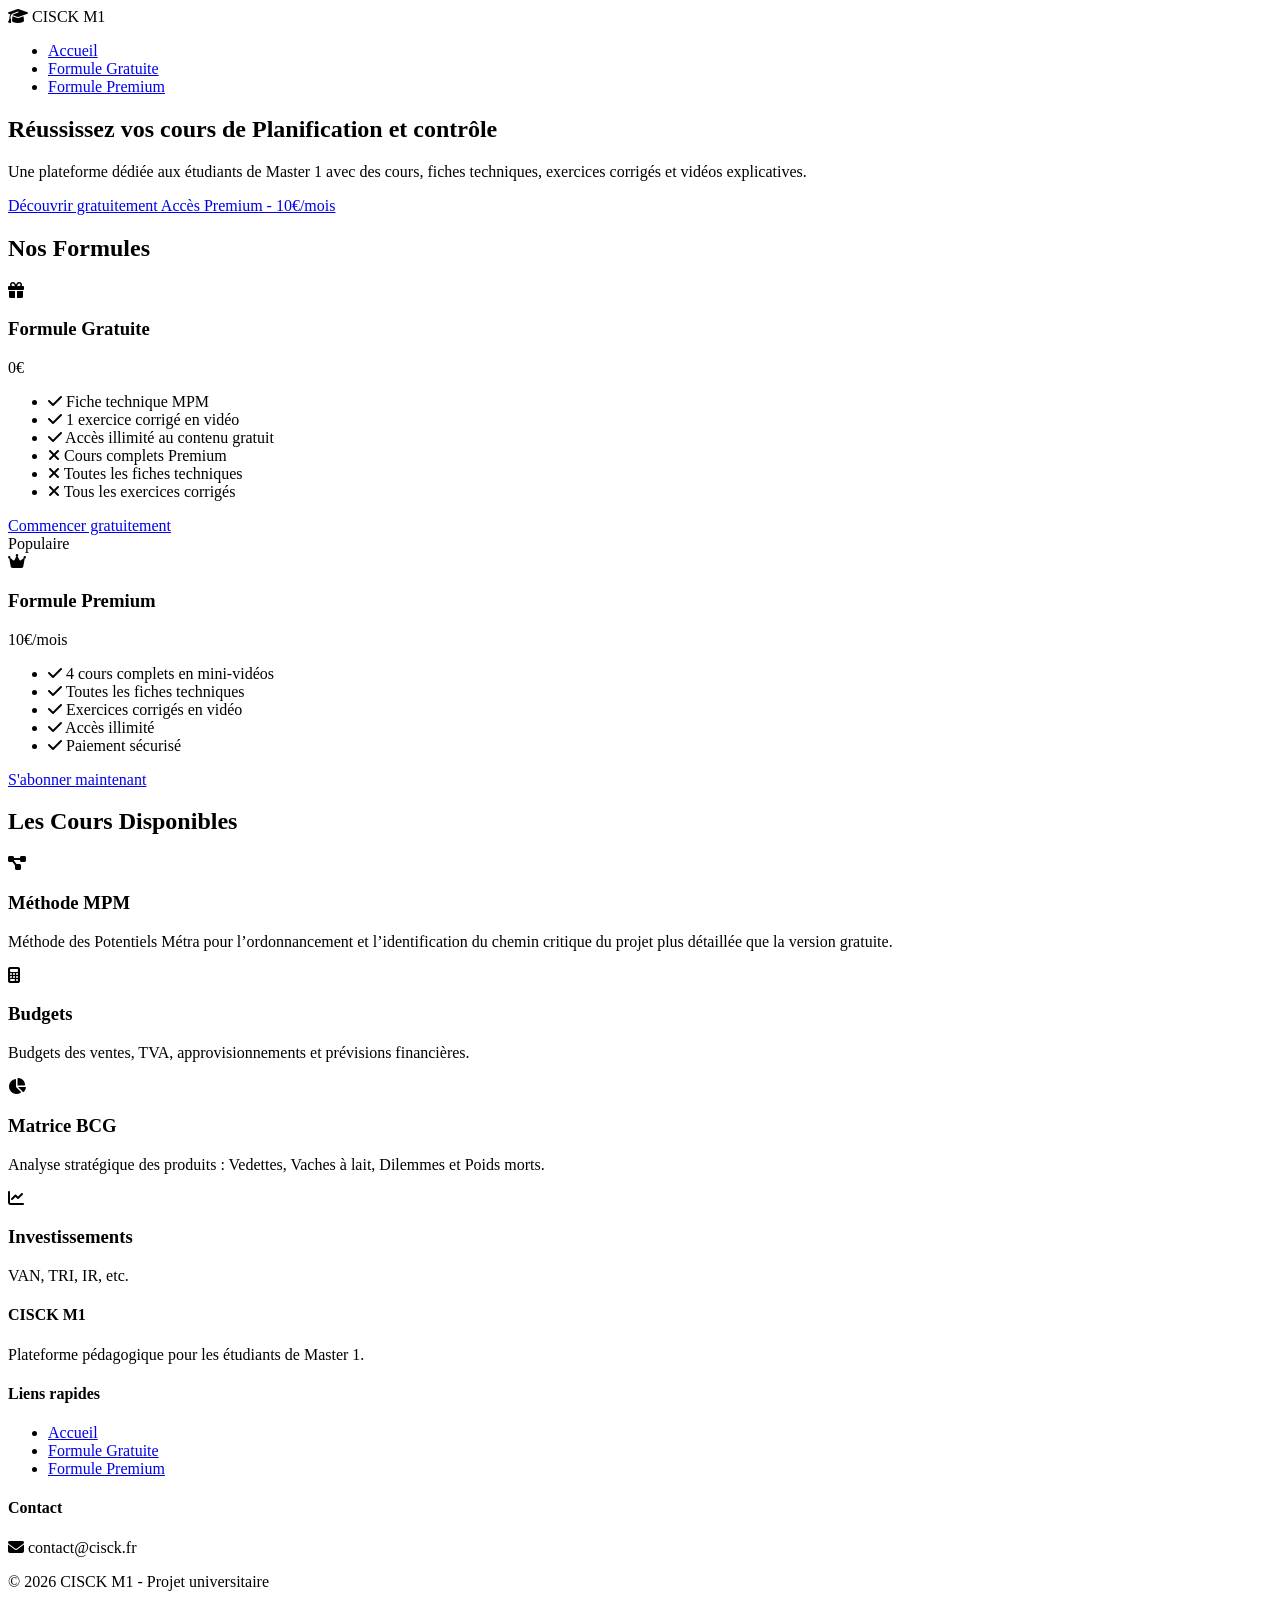
==== index.html @ 4eae2f35 "Add files via upload Premier commit" ====
<!DOCTYPE html>
<html lang="fr">
<head>
    <meta charset="UTF-8">
    <meta name="viewport" content="width=device-width, initial-scale=1.0">
    <title>CISCK M1</title>
    <link rel="stylesheet" href="css/style.css">
    <link rel="stylesheet" href="https://cdnjs.cloudflare.com/ajax/libs/font-awesome/6.4.0/css/all.min.css">
</head>
<body>
    <!-- ===== Header ===== -->
    <header>
        <nav class="navbar">
            <div class="logo">
                <i class="fas fa-graduation-cap"></i>
                <span>CISCK M1</span>
            </div>

            <ul class="nav-links">
                <li><a href="index.html" class="active">Accueil</a></li>
                <li><a href="pages/gratuit.html">Formule Gratuite</a></li>
                <li><a href="pages/premium.html">Formule Premium</a></li>
            </ul>

            <div class="hamburger">
                <span></span>
                <span></span>
                <span></span>
            </div>
        </nav>
    </header>

    <!-- ===== Main ===== -->
    <main>
        <!-- Hero -->
        <section class="hero">
            <div class="hero-content">
                <h1>
                    Réussissez vos cours de
                    <span class="highlight">Planification et contrôle</span>
                </h1>

                <p>
                    Une plateforme dédiée aux étudiants de Master 1 avec des cours,
                    fiches techniques, exercices corrigés et vidéos explicatives.
                </p>

                <div class="hero-buttons">
                    <a href="pages/gratuit.html" class="btn btn-secondary">
                        Découvrir gratuitement
                    </a>

                    <a href="pages/premium.html" class="btn btn-primary">
                        Accès Premium - 10€/mois
                    </a>
                </div>
            </div>
        </section>

        <!-- Formules -->
        <section class="formules" id="formules">
            <h2>Nos Formules</h2>

            <div class="cards-container">

                <!-- Formule gratuite -->
                <div class="card card-free">
                    <div class="card-header">
                        <i class="fas fa-gift"></i>
                        <h3>Formule Gratuite</h3>
                        <p class="price">0€</p>
                    </div>

                    <div class="card-body">
                        <ul>
                            <li><i class="fas fa-check"></i> Fiche technique MPM</li>
                            <li><i class="fas fa-check"></i> 1 exercice corrigé en vidéo</li>
                            <li><i class="fas fa-check"></i> Accès illimité au contenu gratuit</li>

                            <li class="disabled">
                                <i class="fas fa-times"></i>
                                Cours complets Premium
                            </li>
                            <li class="disabled">
                                <i class="fas fa-times"></i>
                                Toutes les fiches techniques
                            </li>
                            <li class="disabled">
                                <i class="fas fa-times"></i>
                                Tous les exercices corrigés
                            </li>
                        </ul>
                    </div>

                    <div class="card-footer">
                        <a href="pages/gratuit.html" class="btn btn-outline">
                            Commencer gratuitement
                        </a>
                    </div>
                </div>

                <!-- Formule Premium -->
                <div class="card card-premium">
                    <div class="badge">Populaire</div>

                    <div class="card-header">
                        <i class="fas fa-crown"></i>
                        <h3>Formule Premium</h3>
                        <p class="price">10€<span>/mois</span></p>
                    </div>

                    <div class="card-body">
                        <ul>
                            <li><i class="fas fa-check"></i> 4 cours complets en mini-vidéos</li>
                            <li><i class="fas fa-check"></i> Toutes les fiches techniques</li>
                            <li><i class="fas fa-check"></i> Exercices corrigés en vidéo</li>
                            <li><i class="fas fa-check"></i> Accès illimité</li>
                            <li><i class="fas fa-check"></i> Paiement sécurisé</li>
                        </ul>
                    </div>

                    <div class="card-footer">
                        <a href="pages/premium.html" class="btn btn-primary">
                            S'abonner maintenant
                        </a>
                    </div>
                </div>
            </div>
        </section>

        <!-- Aperçu des cours -->
        <section class="cours-preview">
            <h2>Les Cours Disponibles</h2>

            <div class="cours-grid">

                <!-- MPM -->
                <div class="cours-item">
                    <div class="cours-icon">
                        <i class="fas fa-project-diagram"></i>
                    </div>
                    <h3>Méthode MPM</h3>
                    <p>
                        Méthode des Potentiels Métra pour l’ordonnancement et
                        l’identification du chemin critique du projet plus détaillée que la version gratuite.
                    </p>
                </div>

                <!-- Budgets -->
                <div class="cours-item">
                    <div class="cours-icon">
                        <i class="fas fa-calculator"></i>
                    </div>
                    <h3>Budgets</h3>
                    <p>
                        Budgets des ventes, TVA, approvisionnements et
                        prévisions financières.
                    </p>
                </div>

                <!-- Matrice BCG -->
                <div class="cours-item">
                    <div class="cours-icon">
                        <i class="fas fa-chart-pie"></i>
                    </div>
                    <h3>Matrice BCG</h3>
                    <p>
                        Analyse stratégique des produits :
                        Vedettes, Vaches à lait, Dilemmes et Poids morts.
                    </p>
                </div>

                <!-- Ecarts -->
                <div class="cours-item">
                    <div class="cours-icon">
                        <i class="fas fa-chart-line"></i>
                    </div>
                    <h3>Investissements</h3>
                    <p>
                        VAN, TRI, IR, etc.
                    </p>
                </div>

            </div>
        </section>
    </main>

    <!-- ===== Footer ===== -->
    <footer>
        <div class="footer-content">
            <div class="footer-section">
                <h4>CISCK M1</h4>
                <p>
                    Plateforme pédagogique pour les étudiants de Master 1.
                </p>
            </div>

            <div class="footer-section">
                <h4>Liens rapides</h4>
                <ul>
                    <li><a href="index.html">Accueil</a></li>
                    <li><a href="pages/gratuit.html">Formule Gratuite</a></li>
                    <li><a href="pages/premium.html">Formule Premium</a></li>
                </ul>
            </div>

            <div class="footer-section">
                <h4>Contact</h4>
                <p>
                    <i class="fas fa-envelope"></i>
                    contact@cisck.fr
                </p>
            </div>
        </div>

        <div class="footer-bottom">
            <p>&copy; 2026 CISCK M1 - Projet universitaire</p>
        </div>
    </footer>

    <script src="js/main.js"></script>
</body>
</html>
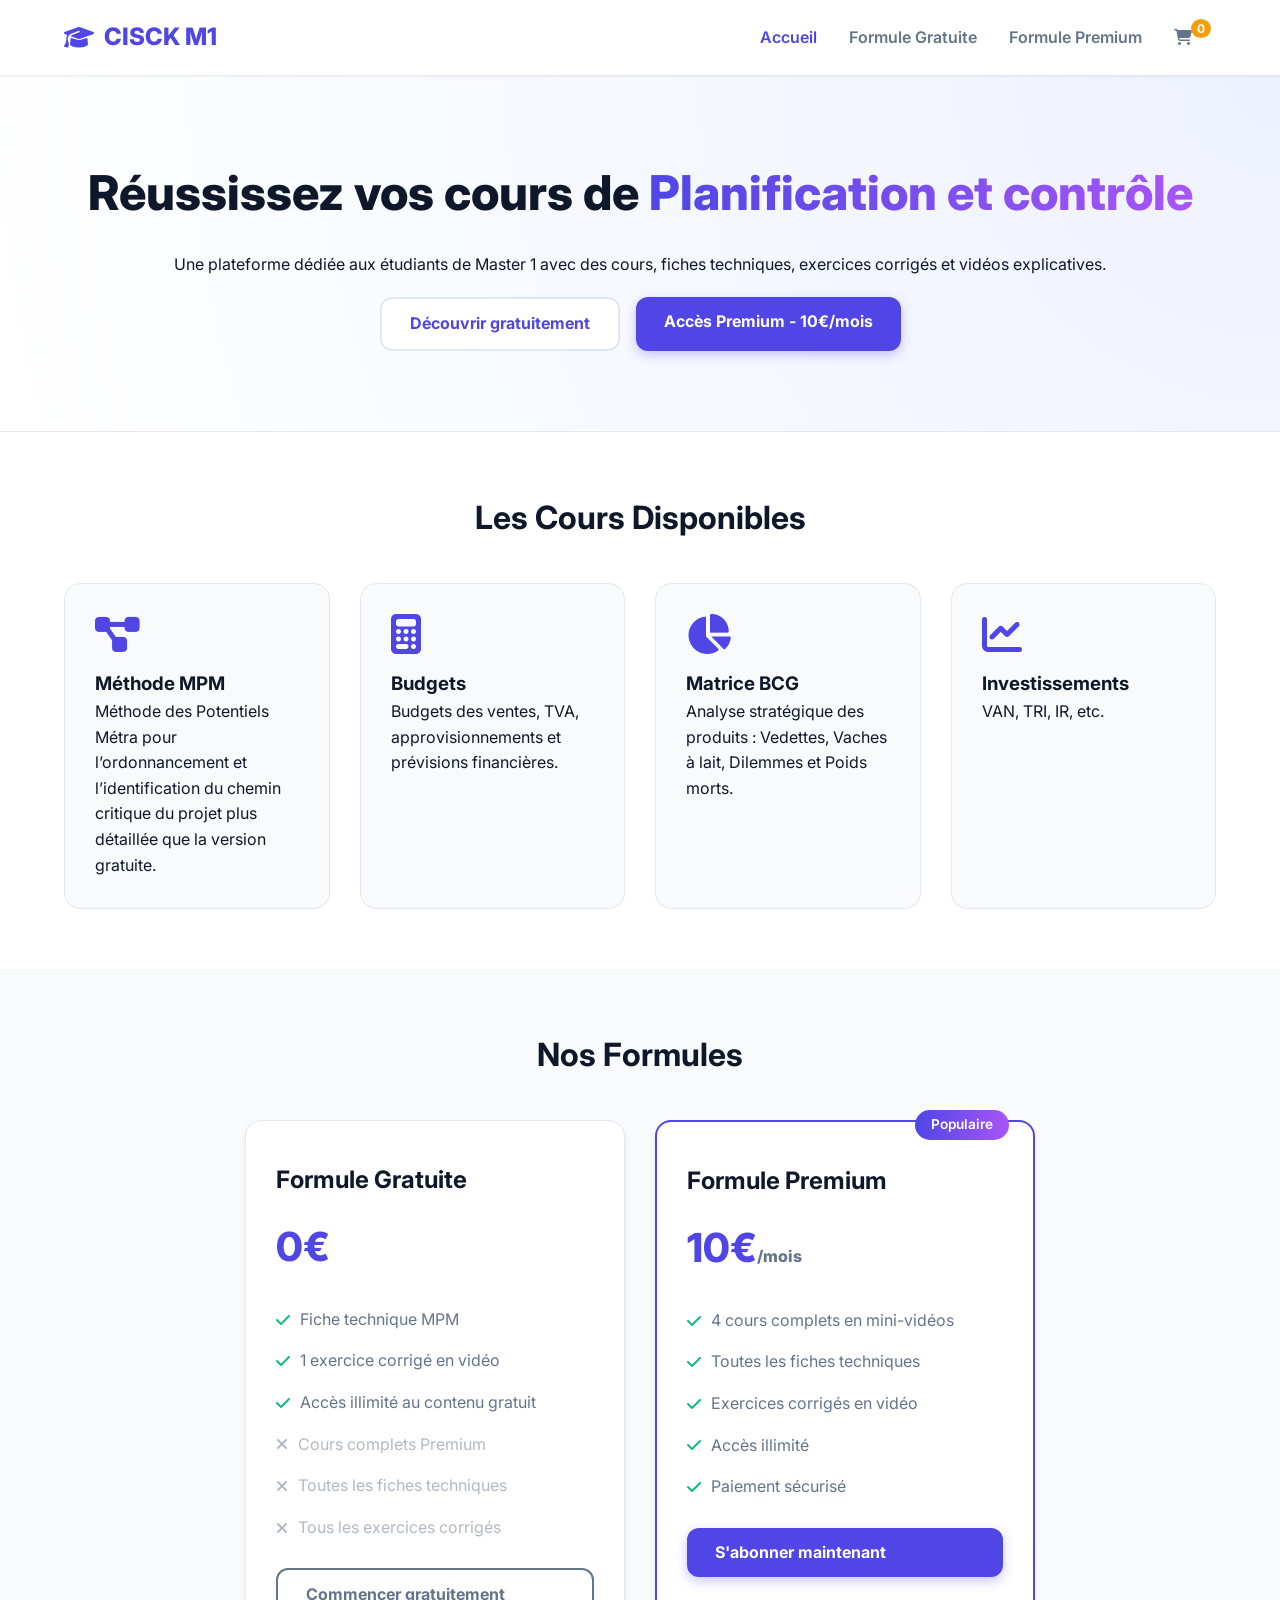
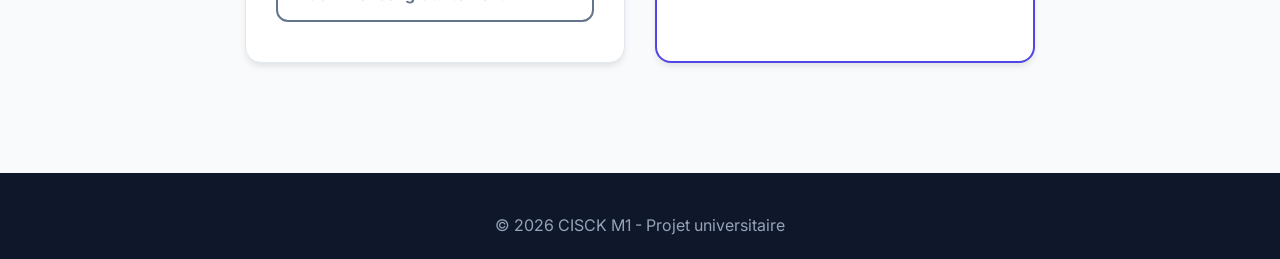
==== commit 1a655c25: "changement esthétiques et panier" ====
--- a/index.html
+++ b/index.html
@@ -1,223 +1,115 @@
-<!DOCTYPE html>
-<html lang="fr">
-<head>
-    <meta charset="UTF-8">
-    <meta name="viewport" content="width=device-width, initial-scale=1.0">
-    <title>CISCK M1</title>
-    <link rel="stylesheet" href="css/style.css">
-    <link rel="stylesheet" href="https://cdnjs.cloudflare.com/ajax/libs/font-awesome/6.4.0/css/all.min.css">
-</head>
-<body>
-    <!-- ===== Header ===== -->
-    <header>
-        <nav class="navbar">
-            <div class="logo">
-                <i class="fas fa-graduation-cap"></i>
-                <span>CISCK M1</span>
-            </div>
-
-            <ul class="nav-links">
-                <li><a href="index.html" class="active">Accueil</a></li>
-                <li><a href="pages/gratuit.html">Formule Gratuite</a></li>
-                <li><a href="pages/premium.html">Formule Premium</a></li>
-            </ul>
-
-            <div class="hamburger">
-                <span></span>
-                <span></span>
-                <span></span>
-            </div>
-        </nav>
-    </header>
-
-    <!-- ===== Main ===== -->
-    <main>
-        <!-- Hero -->
-        <section class="hero">
-            <div class="hero-content">
-                <h1>
-                    Réussissez vos cours de
-                    <span class="highlight">Planification et contrôle</span>
-                </h1>
-
-                <p>
-                    Une plateforme dédiée aux étudiants de Master 1 avec des cours,
-                    fiches techniques, exercices corrigés et vidéos explicatives.
-                </p>
-
-                <div class="hero-buttons">
-                    <a href="pages/gratuit.html" class="btn btn-secondary">
-                        Découvrir gratuitement
-                    </a>
-
-                    <a href="pages/premium.html" class="btn btn-primary">
-                        Accès Premium - 10€/mois
-                    </a>
-                </div>
-            </div>
-        </section>
-
-        <!-- Formules -->
-        <section class="formules" id="formules">
-            <h2>Nos Formules</h2>
-
-            <div class="cards-container">
-
-                <!-- Formule gratuite -->
-                <div class="card card-free">
-                    <div class="card-header">
-                        <i class="fas fa-gift"></i>
-                        <h3>Formule Gratuite</h3>
-                        <p class="price">0€</p>
-                    </div>
-
-                    <div class="card-body">
-                        <ul>
-                            <li><i class="fas fa-check"></i> Fiche technique MPM</li>
-                            <li><i class="fas fa-check"></i> 1 exercice corrigé en vidéo</li>
-                            <li><i class="fas fa-check"></i> Accès illimité au contenu gratuit</li>
-
-                            <li class="disabled">
-                                <i class="fas fa-times"></i>
-                                Cours complets Premium
-                            </li>
-                            <li class="disabled">
-                                <i class="fas fa-times"></i>
-                                Toutes les fiches techniques
-                            </li>
-                            <li class="disabled">
-                                <i class="fas fa-times"></i>
-                                Tous les exercices corrigés
-                            </li>
-                        </ul>
-                    </div>
-
-                    <div class="card-footer">
-                        <a href="pages/gratuit.html" class="btn btn-outline">
-                            Commencer gratuitement
-                        </a>
-                    </div>
-                </div>
-
-                <!-- Formule Premium -->
-                <div class="card card-premium">
-                    <div class="badge">Populaire</div>
-
-                    <div class="card-header">
-                        <i class="fas fa-crown"></i>
-                        <h3>Formule Premium</h3>
-                        <p class="price">10€<span>/mois</span></p>
-                    </div>
-
-                    <div class="card-body">
-                        <ul>
-                            <li><i class="fas fa-check"></i> 4 cours complets en mini-vidéos</li>
-                            <li><i class="fas fa-check"></i> Toutes les fiches techniques</li>
-                            <li><i class="fas fa-check"></i> Exercices corrigés en vidéo</li>
-                            <li><i class="fas fa-check"></i> Accès illimité</li>
-                            <li><i class="fas fa-check"></i> Paiement sécurisé</li>
-                        </ul>
-                    </div>
-
-                    <div class="card-footer">
-                        <a href="pages/premium.html" class="btn btn-primary">
-                            S'abonner maintenant
-                        </a>
-                    </div>
-                </div>
-            </div>
-        </section>
-
-        <!-- Aperçu des cours -->
-        <section class="cours-preview">
-            <h2>Les Cours Disponibles</h2>
-
-            <div class="cours-grid">
-
-                <!-- MPM -->
-                <div class="cours-item">
-                    <div class="cours-icon">
-                        <i class="fas fa-project-diagram"></i>
-                    </div>
-                    <h3>Méthode MPM</h3>
-                    <p>
-                        Méthode des Potentiels Métra pour l’ordonnancement et
-                        l’identification du chemin critique du projet plus détaillée que la version gratuite.
-                    </p>
-                </div>
-
-                <!-- Budgets -->
-                <div class="cours-item">
-                    <div class="cours-icon">
-                        <i class="fas fa-calculator"></i>
-                    </div>
-                    <h3>Budgets</h3>
-                    <p>
-                        Budgets des ventes, TVA, approvisionnements et
-                        prévisions financières.
-                    </p>
-                </div>
-
-                <!-- Matrice BCG -->
-                <div class="cours-item">
-                    <div class="cours-icon">
-                        <i class="fas fa-chart-pie"></i>
-                    </div>
-                    <h3>Matrice BCG</h3>
-                    <p>
-                        Analyse stratégique des produits :
-                        Vedettes, Vaches à lait, Dilemmes et Poids morts.
-                    </p>
-                </div>
-
-                <!-- Ecarts -->
-                <div class="cours-item">
-                    <div class="cours-icon">
-                        <i class="fas fa-chart-line"></i>
-                    </div>
-                    <h3>Investissements</h3>
-                    <p>
-                        VAN, TRI, IR, etc.
-                    </p>
-                </div>
-
-            </div>
-        </section>
-    </main>
-
-    <!-- ===== Footer ===== -->
-    <footer>
-        <div class="footer-content">
-            <div class="footer-section">
-                <h4>CISCK M1</h4>
-                <p>
-                    Plateforme pédagogique pour les étudiants de Master 1.
-                </p>
-            </div>
-
-            <div class="footer-section">
-                <h4>Liens rapides</h4>
-                <ul>
-                    <li><a href="index.html">Accueil</a></li>
-                    <li><a href="pages/gratuit.html">Formule Gratuite</a></li>
-                    <li><a href="pages/premium.html">Formule Premium</a></li>
-                </ul>
-            </div>
-
-            <div class="footer-section">
-                <h4>Contact</h4>
-                <p>
-                    <i class="fas fa-envelope"></i>
-                    contact@cisck.fr
-                </p>
-            </div>
-        </div>
-
-        <div class="footer-bottom">
-            <p>&copy; 2026 CISCK M1 - Projet universitaire</p>
-        </div>
-    </footer>
-
-    <script src="js/main.js"></script>
-</body>
+<!DOCTYPE html>
+<html lang="fr">
+<head>
+    <meta charset="UTF-8">
+    <meta name="viewport" content="width=device-width, initial-scale=1.0">
+    <title>CISCK M1</title>
+    <link rel="stylesheet" href="css/style.css">
+    <link rel="stylesheet" href="https://cdnjs.cloudflare.com/ajax/libs/font-awesome/6.4.0/css/all.min.css">
+</head>
+<body>
+    <header>
+        <nav class="navbar">
+            <div class="logo">
+                <i class="fas fa-graduation-cap"></i>
+                <span>CISCK M1</span>
+            </div>
+            <ul class="nav-links">
+                <li><a href="index.html" class="active">Accueil</a></li>
+                <li><a href="pages/gratuit.html">Formule Gratuite</a></li>
+                <li><a href="pages/premium.html">Formule Premium</a></li>
+                <li><a href="pages/panier.html" class="cart-link">
+                    <i class="fas fa-shopping-cart"></i> <span class="cart-count">0</span>
+                </a></li>
+            </ul>
+        </nav>
+    </header>
+
+    <main>
+        <section class="hero">
+            <div class="hero-content">
+                <h1>Réussissez vos cours de <span class="highlight">Planification et contrôle</span></h1>
+                <p>Une plateforme dédiée aux étudiants de Master 1 avec des cours, fiches techniques, exercices corrigés et vidéos explicatives.</p>
+                <div class="hero-buttons">
+                    <a href="pages/gratuit.html" class="btn btn-secondary">Découvrir gratuitement</a>
+                    <a href="pages/premium.html" class="btn btn-primary">Accès Premium - 10€/mois</a>
+                </div>
+            </div>
+        </section>
+
+        <section class="cours-preview">
+            <h2>Les Cours Disponibles</h2>
+            <div class="cours-grid">
+                <div class="cours-item">
+                    <i class="fas fa-project-diagram cours-icon"></i>
+                    <h3>Méthode MPM</h3>
+                    <p>Méthode des Potentiels Métra pour l’ordonnancement et l’identification du chemin critique du projet plus détaillée que la version gratuite.</p>
+                </div>
+                <div class="cours-item">
+                    <i class="fas fa-calculator cours-icon"></i>
+                    <h3>Budgets</h3>
+                    <p>Budgets des ventes, TVA, approvisionnements et prévisions financières.</p>
+                </div>
+                <div class="cours-item">
+                    <i class="fas fa-chart-pie cours-icon"></i>
+                    <h3>Matrice BCG</h3>
+                    <p>Analyse stratégique des produits : Vedettes, Vaches à lait, Dilemmes et Poids morts.</p>
+                </div>
+                <div class="cours-item">
+                    <i class="fas fa-chart-line cours-icon"></i>
+                    <h3>Investissements</h3>
+                    <p>VAN, TRI, IR, etc.</p>
+                </div>
+            </div>
+        </section>
+
+        <section class="formules" id="formules">
+            <h2>Nos Formules</h2>
+            <div class="cards-container">
+                <div class="card card-free">
+                    <div class="card-header">
+                        <h3>Formule Gratuite</h3>
+                        <p class="price">0€</p>
+                    </div>
+                    <div class="card-body">
+                        <ul>
+                            <li><i class="fas fa-check"></i> Fiche technique MPM</li>
+                            <li><i class="fas fa-check"></i> 1 exercice corrigé en vidéo</li>
+                            <li><i class="fas fa-check"></i> Accès illimité au contenu gratuit</li>
+                            <li class="disabled"><i class="fas fa-times"></i> Cours complets Premium</li>
+                            <li class="disabled"><i class="fas fa-times"></i> Toutes les fiches techniques</li>
+                            <li class="disabled"><i class="fas fa-times"></i> Tous les exercices corrigés</li>
+                        </ul>
+                    </div>
+                    <a href="pages/gratuit.html" class="btn btn-outline" style="width: 100%;">Commencer gratuitement</a>
+                </div>
+
+                <div class="card card-premium">
+                    <div class="badge">Populaire</div>
+                    <div class="card-header">
+                        <h3>Formule Premium</h3>
+                        <p class="price">10€<span>/mois</span></p>
+                    </div>
+                    <div class="card-body">
+                        <ul>
+                            <li><i class="fas fa-check"></i> 4 cours complets en mini-vidéos</li>
+                            <li><i class="fas fa-check"></i> Toutes les fiches techniques</li>
+                            <li><i class="fas fa-check"></i> Exercices corrigés en vidéo</li>
+                            <li><i class="fas fa-check"></i> Accès illimité</li>
+                            <li><i class="fas fa-check"></i> Paiement sécurisé</li>
+                        </ul>
+                    </div>
+                    <a href="pages/premium.html" class="btn btn-primary" style="width: 100%;">S'abonner maintenant</a>
+                </div>
+            </div>
+        </section>
+    </main>
+
+    <footer>
+        <div class="footer-bottom">
+            <p>&copy; 2026 CISCK M1 - Projet universitaire</p>
+        </div>
+    </footer>
+    <script src="js/main.js"></script>
+</body>
 </html>
--- a/css/style.css
+++ b/css/style.css
@@ -0,0 +1,114 @@
+@import url('https://fonts.googleapis.com/css2?family=Inter:wght@300;400;500;600;700;800&display=swap');
+
+:root {
+    --primary: #4f46e5;      
+    --primary-light: #6366f1;
+    --secondary: #10b981;    
+    --accent: #f59e0b;       
+    --dark: #0f172a;         
+    --slate: #64748b;        
+    --light: #f8fafc;        
+    --white: #ffffff;
+    --shadow: 0 4px 6px -1px rgb(0 0 0 / 0.1);
+    --shadow-lg: 0 10px 15px -3px rgb(0 0 0 / 0.1);
+    --radius: 16px;
+    --radius-sm: 8px;
+}
+
+* { margin: 0; padding: 0; box-sizing: border-box; }
+html { scroll-behavior: smooth; }
+body { font-family: 'Inter', sans-serif; background-color: var(--light); color: var(--dark); line-height: 1.6; }
+a { text-decoration: none; color: inherit; }
+ul { list-style: none; }
+
+/* NAVBAR */
+.navbar {
+    background: white; padding: 0 5%; height: 75px;
+    display: flex; justify-content: space-between; align-items: center;
+    position: sticky; top: 0; z-index: 1000; box-shadow: 0 1px 3px rgba(0,0,0,0.1);
+}
+.logo { font-size: 1.5rem; font-weight: 800; color: var(--primary); display: flex; align-items: center; gap: 10px; }
+.nav-links { display: flex; gap: 2rem; }
+.nav-links a { color: var(--slate); font-weight: 600; transition: 0.3s; }
+.nav-links a:hover, .nav-links a.active { color: var(--primary); }
+.cart-count { background: var(--accent); color: var(--white); font-size: 0.75rem; padding: 2px 6px; border-radius: 50%; font-weight: 700; position: relative; top: -10px; left: -5px; }
+
+/* BOUTONS */
+.btn { display: inline-block; padding: 12px 28px; border-radius: 12px; font-weight: 700; cursor: pointer; transition: 0.3s; border: none; }
+.btn-primary { background: var(--primary); color: white; box-shadow: 0 4px 12px rgba(79,70,229,0.3); }
+.btn-primary:hover { transform: translateY(-2px); box-shadow: 0 5px 15px rgba(79,70,229,0.4); }
+.btn-secondary { background: white; color: var(--primary); border: 2px solid #e2e8f0; }
+.btn-outline { background: transparent; border: 2px solid var(--slate); color: var(--slate); }
+
+/* ACCUEIL - HERO */
+.hero { display: flex; flex-direction: column; align-items: center; padding: 80px 5%; text-align: center; background: radial-gradient(circle at top right, #eef2ff, #ffffff); border-bottom: 1px solid #e2e8f0; }
+.hero h1 { font-size: 3rem; font-weight: 800; margin-bottom: 20px; color: var(--dark); }
+.highlight { background: linear-gradient(to right, var(--primary), #a855f7); -webkit-background-clip: text; -webkit-text-fill-color: transparent; }
+.hero-buttons { display: flex; gap: 1rem; justify-content: center; margin-top: 20px; }
+
+/* ACCUEIL - PROGRAMME */
+.cours-preview { padding: 60px 5%; background: white; text-align: center; }
+.cours-preview h2 { font-size: 2rem; margin-bottom: 40px; color: var(--dark); }
+.cours-grid { display: grid; grid-template-columns: repeat(auto-fit, minmax(250px, 1fr)); gap: 30px; max-width: 1200px; margin: 0 auto; }
+.cours-item { padding: 30px; background: var(--light); border-radius: var(--radius); border: 1px solid #e2e8f0; text-align: left; transition: 0.3s; }
+.cours-item:hover { transform: translateY(-5px); box-shadow: var(--shadow); }
+.cours-item i { font-size: 2.5rem; color: var(--primary); margin-bottom: 15px; }
+
+/* ACCUEIL - FORMULES */
+.formules { padding: 60px 5%; background: var(--light); text-align: center; }
+.formules h2 { font-size: 2rem; margin-bottom: 40px; color: var(--dark); }
+.cards-container { display: flex; gap: 30px; justify-content: center; flex-wrap: wrap; }
+.card { background: white; padding: 40px 30px; border-radius: var(--radius); box-shadow: var(--shadow); width: 100%; max-width: 380px; border: 1px solid #e2e8f0; text-align: left; position: relative; }
+.card-premium { border: 2px solid var(--primary); }
+.badge { position: absolute; top: -12px; right: 24px; background: linear-gradient(to right, var(--primary), #a855f7); color: white; padding: 4px 16px; border-radius: 20px; font-size: 0.85rem; font-weight: 600; }
+.card h3 { font-size: 1.5rem; margin-bottom: 15px; }
+.price { font-size: 2.5rem; font-weight: 800; margin-bottom: 20px; color: var(--primary); }
+.price span { font-size: 1rem; color: var(--slate); }
+.card ul { margin-bottom: 20px; }
+.card li { padding: 8px 0; color: var(--slate); display: flex; align-items: center; gap: 10px; }
+.card li i { color: var(--secondary); }
+.card li.disabled { opacity: 0.5; }
+.card li.disabled i { color: var(--slate); }
+
+/* CONTENU DES COURS (Fiches, vidéos, formules) */
+.page-header { background: var(--dark); color: white; padding: 60px 5%; text-align: center; }
+.content-section { padding: 40px 5%; max-width: 1000px; margin: 0 auto; }
+.fiche-technique, .video-container, .cart-summary { background: white; padding: 40px; border-radius: var(--radius); margin-bottom: 30px; box-shadow: var(--shadow); border: 1px solid #e2e8f0; }
+.fiche-technique h2, .video-container h2 { color: var(--dark); border-bottom: 2px solid #f1f5f9; padding-bottom: 15px; margin-bottom: 25px; }
+.fiche-technique h3 { color: var(--primary); margin: 25px 0 10px; font-size: 1.3rem; }
+.fiche-technique ul, .fiche-technique ol { padding-left: 20px; margin-bottom: 15px; color: var(--dark); }
+.fiche-technique p { margin-bottom: 15px; color: var(--dark); }
+
+.formula { background: #f8fafc; border-left: 4px solid var(--primary); padding: 15px 20px; font-family: monospace; font-size: 1.1rem; color: var(--primary-dark); margin: 20px 0; border-radius: 0 var(--radius-sm) var(--radius-sm) 0; }
+.video-wrapper { position: relative; padding-bottom: 56.25%; height: 0; overflow: hidden; border-radius: var(--radius-sm); background: #000; margin-top: 20px; }
+.video-wrapper iframe { position: absolute; top: 0; left: 0; width: 100%; height: 100%; border: none; }
+
+/* TABLEAUX (Pour BCG, GANTT) */
+.table-responsive { overflow-x: auto; margin: 20px 0; border-radius: var(--radius-sm); border: 1px solid #e2e8f0; }
+table { width: 100%; border-collapse: collapse; background: white; text-align: left; }
+th { background: var(--primary); color: white; padding: 12px 15px; font-weight: 600; }
+td { padding: 12px 15px; border-bottom: 1px solid #f1f5f9; color: var(--dark); }
+tr:last-child td { border-bottom: none; }
+tr:nth-child(even) td { background: #f8fafc; }
+
+/* BANDEAU PREMIUM (Gratuit) */
+.cta-banner { background: linear-gradient(135deg, var(--primary) 0%, #a855f7 100%); padding: 50px; border-radius: var(--radius); text-align: center; color: white; margin-top: 50px; box-shadow: var(--shadow-lg); }
+.cta-banner h2 { color: white; margin-bottom: 15px; border: none; padding: 0; }
+.cta-banner p { margin-bottom: 20px; font-size: 1.1rem; }
+.cta-banner .btn { background: white; color: var(--primary); }
+
+/* GRID PREMIUM (Les 4 cours) */
+.premium-grid { display: grid; grid-template-columns: repeat(auto-fit, minmax(280px, 1fr)); gap: 25px; margin-top: 40px; }
+.premium-card { background: white; border-radius: var(--radius-sm); overflow: hidden; box-shadow: var(--shadow); border: 1px solid #e2e8f0; }
+.premium-card-header { padding: 25px; text-align: center; color: white; }
+.premium-card-header h3 { font-size: 1.5rem; margin-top: 10px; color: white; }
+.premium-card-body { padding: 20px; }
+.premium-card-body li { padding: 10px 0; border-bottom: 1px solid #f1f5f9; display: flex; align-items: center; gap: 10px; color: var(--dark); }
+
+/* FORMULAIRES PAIEMENT */
+.form-group { margin-bottom: 20px; }
+.form-group label { display: block; margin-bottom: 8px; font-weight: 600; }
+.form-group input { width: 100%; padding: 12px; border: 1px solid #e2e8f0; border-radius: 8px; }
+.form-row { display: grid; grid-template-columns: 1fr 1fr; gap: 15px; }
+
+footer { background: var(--dark); color: #94a3b8; padding: 40px 5% 20px; text-align: center; margin-top: 50px; }
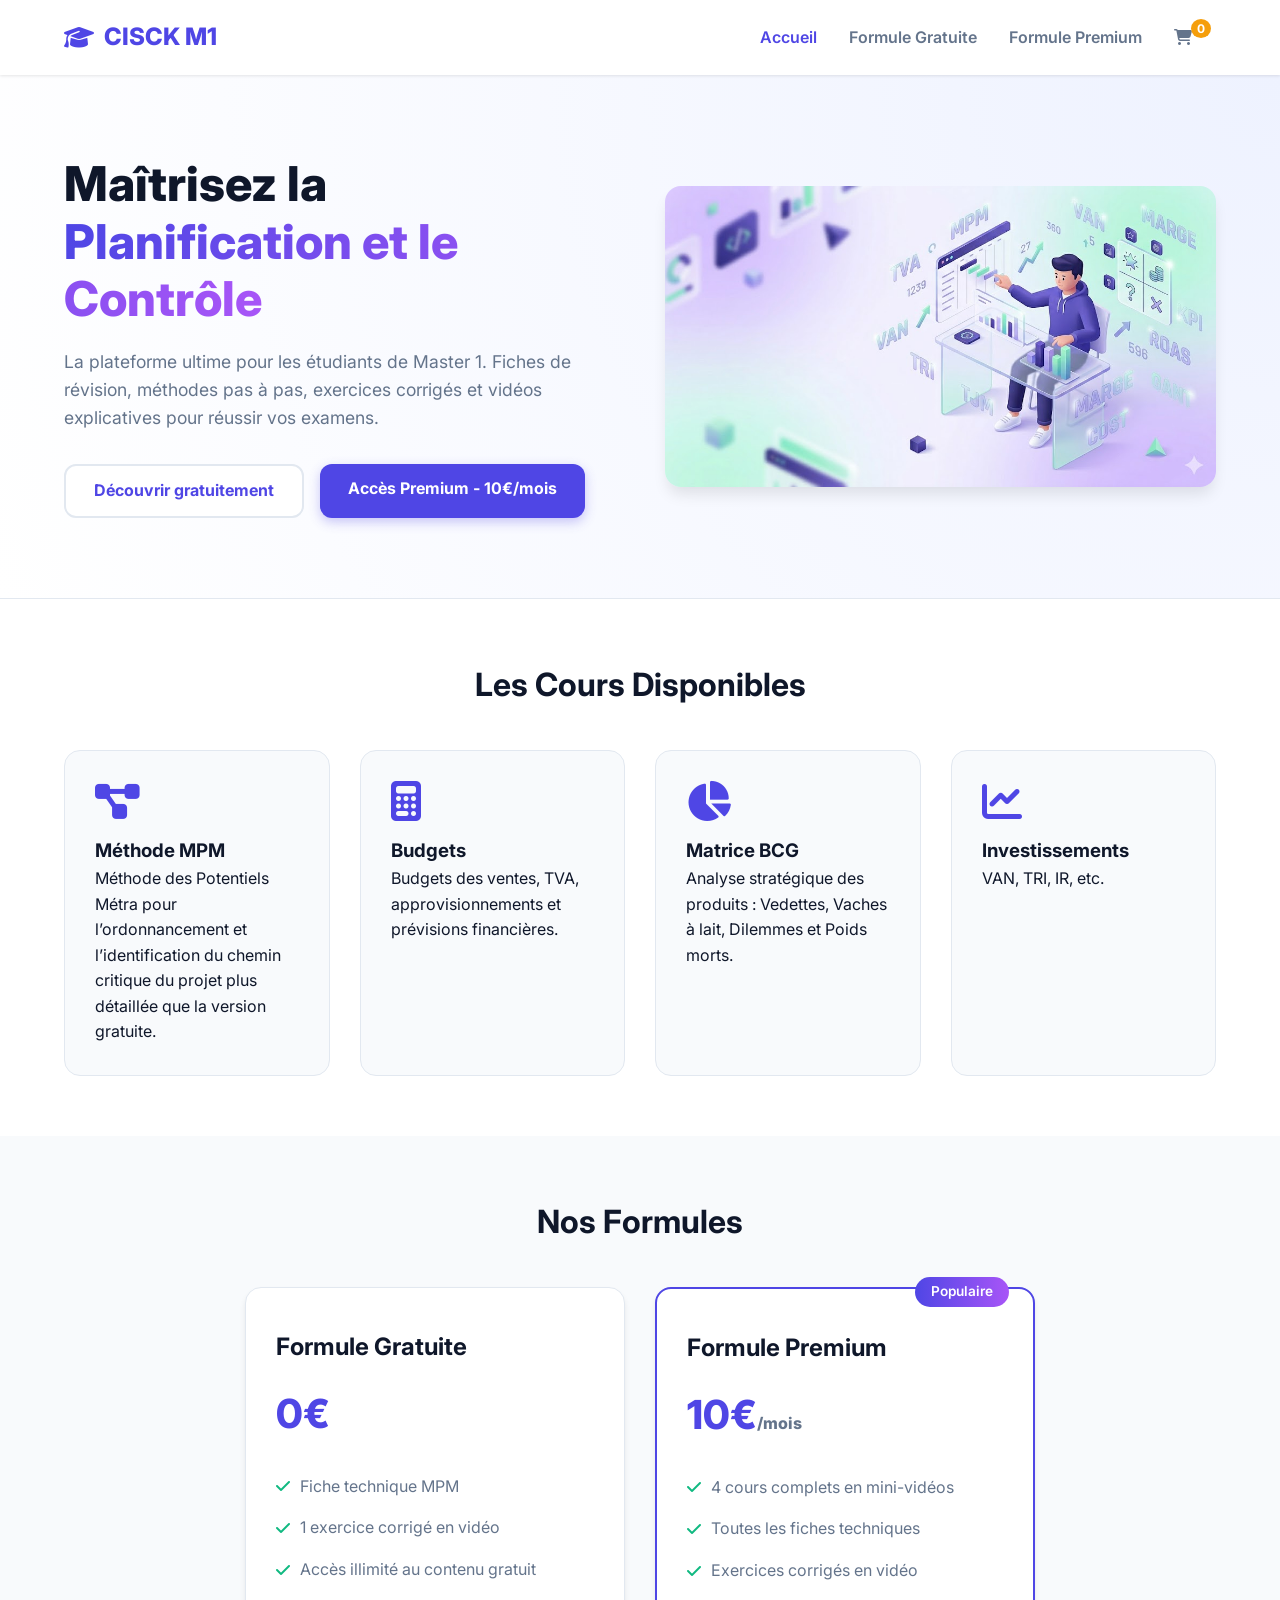
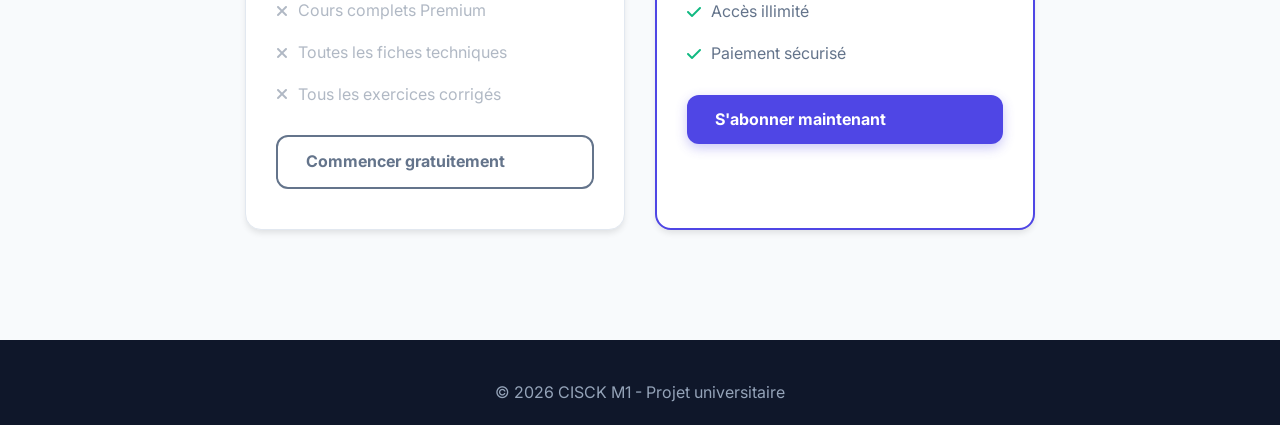
==== commit 0738d1f8: "changement page principale" ====
--- a/index.html
+++ b/index.html
@@ -3,9 +3,97 @@
 <head>
     <meta charset="UTF-8">
     <meta name="viewport" content="width=device-width, initial-scale=1.0">
-    <title>CISCK M1</title>
+    <title>CISCK M1 - Accueil</title>
     <link rel="stylesheet" href="css/style.css">
     <link rel="stylesheet" href="https://cdnjs.cloudflare.com/ajax/libs/font-awesome/6.4.0/css/all.min.css">
+    
+    <style>
+        /* Surcharges locales pour l'en-tête index.html */
+        .hero {
+            padding: 80px 5%;
+            text-align: left; /* Alignement texte à gauche pour le design split */
+            background: radial-gradient(circle at top right, #eef2ff, #ffffff);
+            display: flex;
+            align-items: center;
+            justify-content: center;
+        }
+
+        /* Container flexible pour le texte et l'image */
+        .hero-split-container {
+            display: flex;
+            align-items: center;
+            justify-content: space-between;
+            gap: 50px;
+            max-width: 1200px;
+            margin: 0 auto;
+        }
+
+        /* Colonne de texte */
+        .hero-text-column {
+            flex: 1;
+            max-width: 600px;
+        }
+
+        .hero-text-column h1 {
+            font-size: 3rem;
+            line-height: 1.2;
+            margin-bottom: 20px;
+            color: var(--dark);
+            font-weight: 800;
+        }
+
+        .hero-text-column p {
+            font-size: 1.1rem;
+            color: var(--slate);
+            margin: 0 0 2rem 0; /* Marge réinitialisée pour l'alignement gauche */
+            max-width: 100%; /* Surcharge du max-width global */
+        }
+
+        .hero-text-column .hero-buttons {
+            display: flex;
+            gap: 1rem;
+            justify-content: flex-start; /* Boutons alignés à gauche */
+        }
+
+        /* Colonne de l'image illustration générée */
+        .hero-image-column {
+            flex: 1;
+            display: flex;
+            justify-content: center;
+            align-items: center;
+        }
+
+        .hero-illustration {
+            max-width: 100%;
+            height: auto;
+            border-radius: var(--radius);
+            box-shadow: var(--shadow-lg);
+        }
+
+        /* Adaptation mobile : Passage à 1 colonne */
+        @media (max-width: 768px) {
+            .hero {
+                text-align: center;
+                padding: 60px 5%;
+            }
+            .hero-split-container {
+                flex-direction: column-reverse; /* Image en bas sur mobile */
+                gap: 30px;
+            }
+            .hero-text-column {
+                max-width: 100%;
+            }
+            .hero-text-column h1 {
+                font-size: 2.2rem;
+            }
+            .hero-text-column .hero-buttons {
+                justify-content: center;
+            }
+            .hero-image-column {
+                width: 100%;
+            }
+        }
+    </style>
 </head>
 <body>
     <header>
@@ -27,12 +115,19 @@
 
     <main>
         <section class="hero">
-            <div class="hero-content">
-                <h1>Réussissez vos cours de <span class="highlight">Planification et contrôle</span></h1>
-                <p>Une plateforme dédiée aux étudiants de Master 1 avec des cours, fiches techniques, exercices corrigés et vidéos explicatives.</p>
-                <div class="hero-buttons">
-                    <a href="pages/gratuit.html" class="btn btn-secondary">Découvrir gratuitement</a>
-                    <a href="pages/premium.html" class="btn btn-primary">Accès Premium - 10€/mois</a>
+            <div class="hero-split-container">
+                
+                <div class="hero-text-column">
+                    <h1>Maîtrisez la <span class="highlight">Planification et le Contrôle</span></h1>
+                    <p>La plateforme ultime pour les étudiants de Master 1. Fiches de révision, méthodes pas à pas, exercices corrigés et vidéos explicatives pour réussir vos examens.</p>
+                    <div class="hero-buttons">
+                        <a href="pages/gratuit.html" class="btn btn-secondary">Découvrir gratuitement</a>
+                        <a href="pages/premium.html" class="btn btn-primary">Accès Premium - 10€/mois</a>
+                    </div>
+                </div>
+
+                <div class="hero-image-column">
+                    <img src="images/hero-illustration.jpeg" alt="Illustration moderne de planification et contrôle budgétaire M1" class="hero-illustration">
                 </div>
             </div>
         </section>
